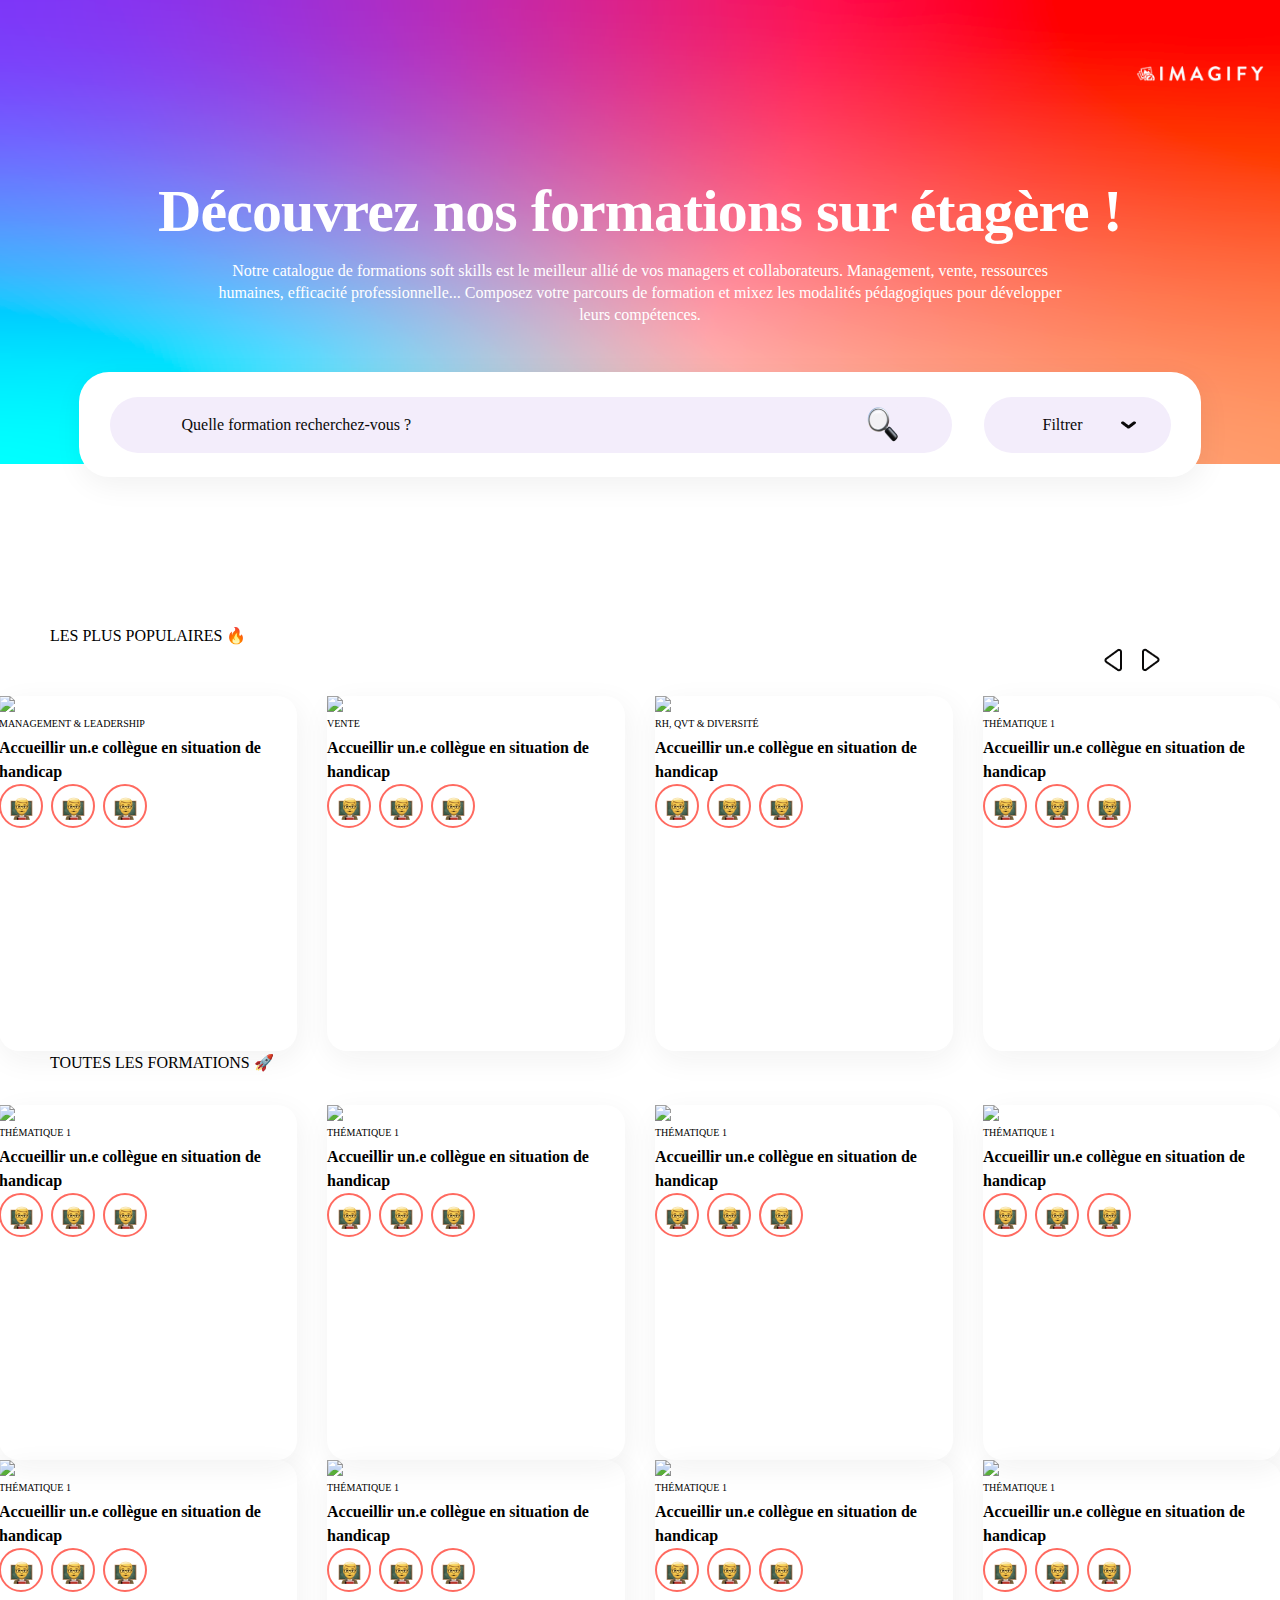
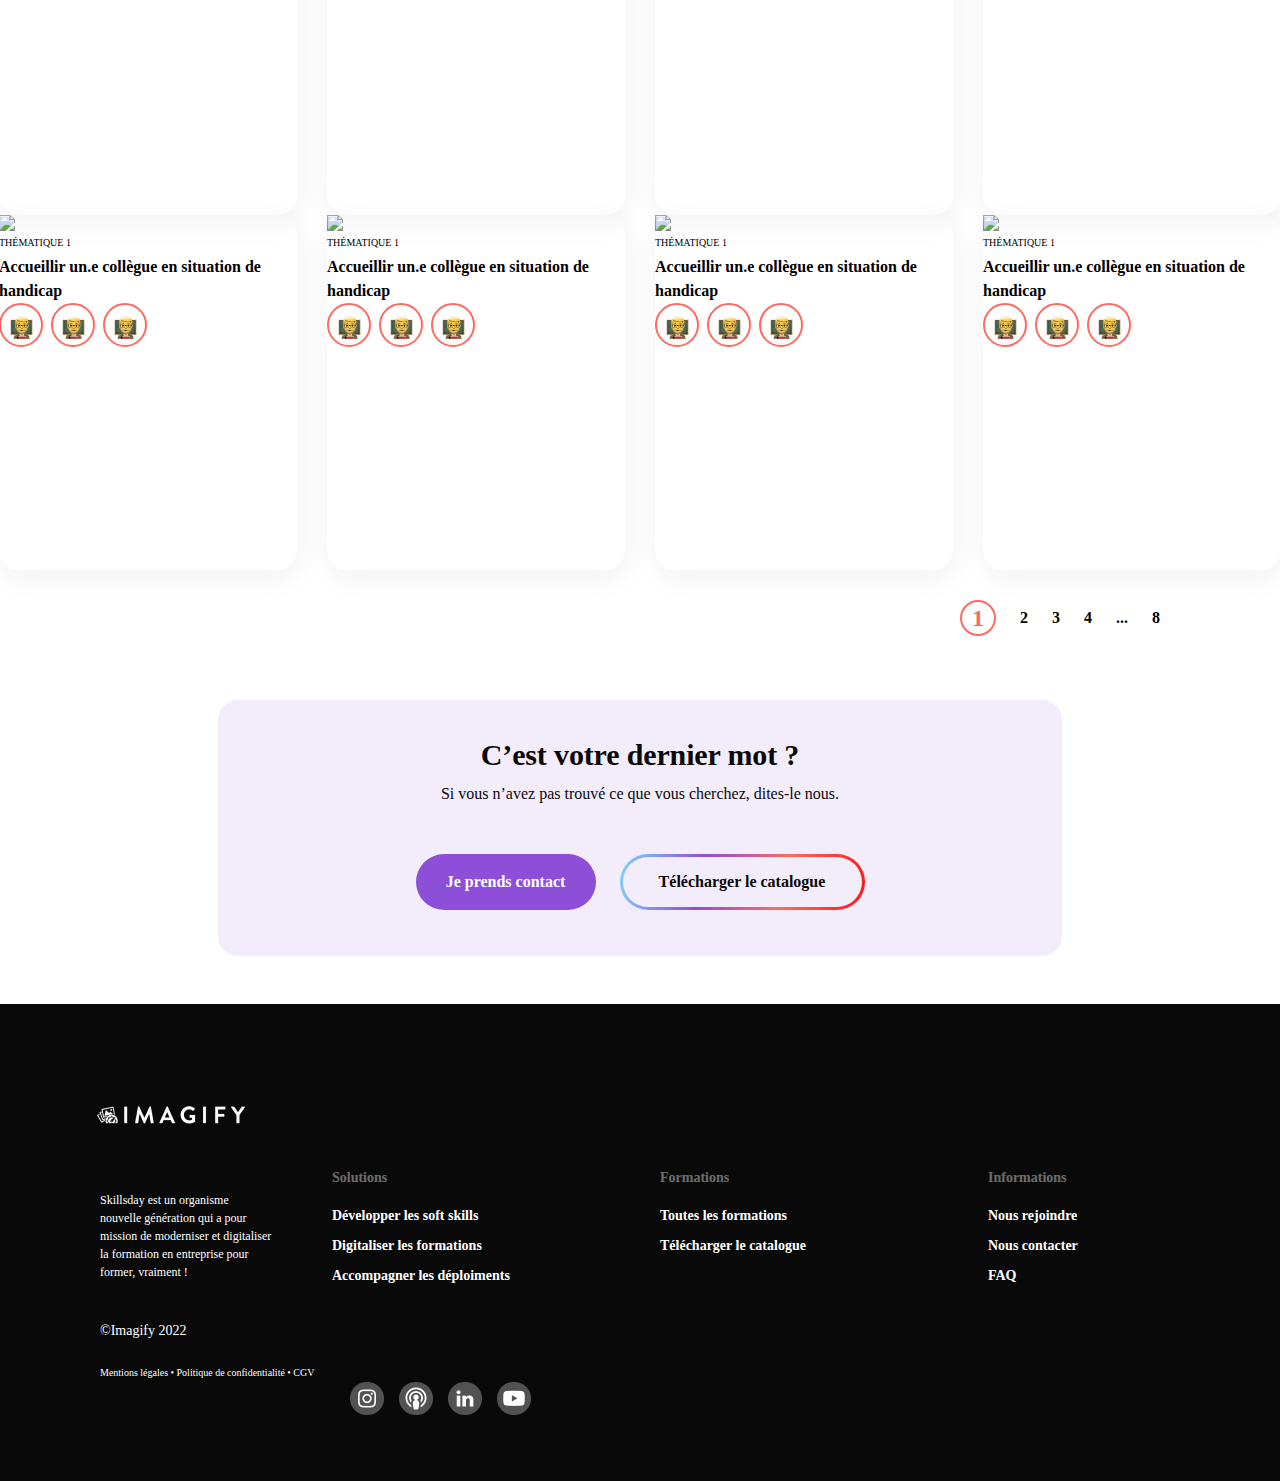
==== index.html @ bf97b692 ":tada" ====
<!DOCTYPE html>
<html lang="en">
  <head>
    <meta charset="UTF-8" />
    <link rel="icon" type="image/svg+xml" href="./vite.svg" />
    <meta name="viewport" content="width=device-width, initial-scale=1.0" />
    <title>Vite + Vue</title>
    <script type="module" crossorigin src="./assets/index.6b4347dc.js"></script>
    <link rel="stylesheet" href="./assets/index.db3bd83e.css">
  </head>
  <body>
    <div id="app"></div>
    
  </body>
  
</html>
---- assets/index.db3bd83e.css ----
*,:before,:after{box-sizing:border-box;border-width:0;border-style:solid;border-color:#e5e7eb}:before,:after{--tw-content: ""}html{line-height:1.5;-webkit-text-size-adjust:100%;-moz-tab-size:4;-o-tab-size:4;tab-size:4;font-family:ui-sans-serif,system-ui,-apple-system,BlinkMacSystemFont,Segoe UI,Roboto,Helvetica Neue,Arial,Noto Sans,sans-serif,"Apple Color Emoji","Segoe UI Emoji",Segoe UI Symbol,"Noto Color Emoji";font-feature-settings:normal}body{margin:0;line-height:inherit}hr{height:0;color:inherit;border-top-width:1px}abbr:where([title]){-webkit-text-decoration:underline dotted;text-decoration:underline dotted}h1,h2,h3,h4,h5,h6{font-size:inherit;font-weight:inherit}a{color:inherit;text-decoration:inherit}b,strong{font-weight:bolder}code,kbd,samp,pre{font-family:ui-monospace,SFMono-Regular,Menlo,Monaco,Consolas,Liberation Mono,Courier New,monospace;font-size:1em}small{font-size:80%}sub,sup{font-size:75%;line-height:0;position:relative;vertical-align:baseline}sub{bottom:-.25em}sup{top:-.5em}table{text-indent:0;border-color:inherit;border-collapse:collapse}button,input,optgroup,select,textarea{font-family:inherit;font-size:100%;font-weight:inherit;line-height:inherit;color:inherit;margin:0;padding:0}button,select{text-transform:none}button,[type=button],[type=reset],[type=submit]{-webkit-appearance:button;background-color:transparent;background-image:none}:-moz-focusring{outline:auto}:-moz-ui-invalid{box-shadow:none}progress{vertical-align:baseline}::-webkit-inner-spin-button,::-webkit-outer-spin-button{height:auto}[type=search]{-webkit-appearance:textfield;outline-offset:-2px}::-webkit-search-decoration{-webkit-appearance:none}::-webkit-file-upload-button{-webkit-appearance:button;font:inherit}summary{display:list-item}blockquote,dl,dd,h1,h2,h3,h4,h5,h6,hr,figure,p,pre{margin:0}fieldset{margin:0;padding:0}legend{padding:0}ol,ul,menu{list-style:none;margin:0;padding:0}textarea{resize:vertical}input::-moz-placeholder,textarea::-moz-placeholder{opacity:1;color:#9ca3af}input::placeholder,textarea::placeholder{opacity:1;color:#9ca3af}button,[role=button]{cursor:pointer}:disabled{cursor:default}img,svg,video,canvas,audio,iframe,embed,object{display:block;vertical-align:middle}img,video{max-width:100%;height:auto}[hidden]{display:none}*,:before,:after{--tw-border-spacing-x: 0;--tw-border-spacing-y: 0;--tw-translate-x: 0;--tw-translate-y: 0;--tw-rotate: 0;--tw-skew-x: 0;--tw-skew-y: 0;--tw-scale-x: 1;--tw-scale-y: 1;--tw-pan-x: ;--tw-pan-y: ;--tw-pinch-zoom: ;--tw-scroll-snap-strictness: proximity;--tw-ordinal: ;--tw-slashed-zero: ;--tw-numeric-figure: ;--tw-numeric-spacing: ;--tw-numeric-fraction: ;--tw-ring-inset: ;--tw-ring-offset-width: 0px;--tw-ring-offset-color: #fff;--tw-ring-color: rgb(59 130 246 / .5);--tw-ring-offset-shadow: 0 0 #0000;--tw-ring-shadow: 0 0 #0000;--tw-shadow: 0 0 #0000;--tw-shadow-colored: 0 0 #0000;--tw-blur: ;--tw-brightness: ;--tw-contrast: ;--tw-grayscale: ;--tw-hue-rotate: ;--tw-invert: ;--tw-saturate: ;--tw-sepia: ;--tw-drop-shadow: ;--tw-backdrop-blur: ;--tw-backdrop-brightness: ;--tw-backdrop-contrast: ;--tw-backdrop-grayscale: ;--tw-backdrop-hue-rotate: ;--tw-backdrop-invert: ;--tw-backdrop-opacity: ;--tw-backdrop-saturate: ;--tw-backdrop-sepia: }::backdrop{--tw-border-spacing-x: 0;--tw-border-spacing-y: 0;--tw-translate-x: 0;--tw-translate-y: 0;--tw-rotate: 0;--tw-skew-x: 0;--tw-skew-y: 0;--tw-scale-x: 1;--tw-scale-y: 1;--tw-pan-x: ;--tw-pan-y: ;--tw-pinch-zoom: ;--tw-scroll-snap-strictness: proximity;--tw-ordinal: ;--tw-slashed-zero: ;--tw-numeric-figure: ;--tw-numeric-spacing: ;--tw-numeric-fraction: ;--tw-ring-inset: ;--tw-ring-offset-width: 0px;--tw-ring-offset-color: #fff;--tw-ring-color: rgb(59 130 246 / .5);--tw-ring-offset-shadow: 0 0 #0000;--tw-ring-shadow: 0 0 #0000;--tw-shadow: 0 0 #0000;--tw-shadow-colored: 0 0 #0000;--tw-blur: ;--tw-brightness: ;--tw-contrast: ;--tw-grayscale: ;--tw-hue-rotate: ;--tw-invert: ;--tw-saturate: ;--tw-sepia: ;--tw-drop-shadow: ;--tw-backdrop-blur: ;--tw-backdrop-brightness: ;--tw-backdrop-contrast: ;--tw-backdrop-grayscale: ;--tw-backdrop-hue-rotate: ;--tw-backdrop-invert: ;--tw-backdrop-opacity: ;--tw-backdrop-saturate: ;--tw-backdrop-sepia: }.absolute{position:absolute}.left-0{left:0px}.top-0{top:0px}.m-6{margin:1.5rem}.mx-4{margin-left:1rem;margin-right:1rem}.my-16{margin-top:4rem;margin-bottom:4rem}.mt-8{margin-top:2rem}.mt-4{margin-top:1rem}.mb-4{margin-bottom:1rem}.mt-\[160px\]{margin-top:160px}.ml-\[30px\]{margin-left:30px}.mr-\[20px\]{margin-right:20px}.mb-6{margin-bottom:1.5rem}.mb-\[30px\]{margin-bottom:30px}.mt-\[30px\]{margin-top:30px}.ml-4{margin-left:1rem}.ml-\[90vw\]{margin-left:90vw}.mt-\[-32px\]{margin-top:-32px}.mb-2{margin-bottom:.5rem}.mt-\[25px\]{margin-top:25px}.ml-\[80px\]{margin-left:80px}.ml-\[4rem\]{margin-left:4rem}.mt-\[80px\]{margin-top:80px}.ml-\[15px\]{margin-left:15px}.mr-6{margin-right:1.5rem}.mt-6{margin-top:1.5rem}.mt-14{margin-top:3.5rem}.ml-8{margin-left:2rem}.ml-5{margin-left:1.25rem}.mr-96{margin-right:24rem}.ml-0{margin-left:0}.mr-4{margin-right:1rem}.ml-6{margin-left:1.5rem}.mr-\[159px\]{margin-right:159px}.ml-2{margin-left:.5rem}.flex{display:flex}.hidden{display:none}.h-\[300px\]{height:300px}.h-\[280px\]{height:280px}.h-\[56px\]{height:56px}.h-\[22px\]{height:22px}.h-\[36px\]{height:36px}.h-\[578px\]{height:578px}.h-\[33px\]{height:33px}.h-\[90px\]{height:90px}.h-5{height:1.25rem}.h-\[59px\]{height:59px}.h-\[60px\]{height:60px}.h-\[190px\]{height:190px}.h-\[517px\]{height:517px}.h-\[355px\]{height:355px}.h-\[222\]{height:222}.h-\[44px\]{height:44px}.w-\[343px\]{width:343px}.w-\[266px\]{width:266px}.w-\[342px\]{width:342px}.w-\[180px\]{width:180px}.w-\[148px\]{width:148px}.w-\[245px\]{width:245px}.w-\[217px\]{width:217px}.w-\[36px\]{width:36px}.w-\[292px\]{width:292px}.w-\[100vw\]{width:100vw}.w-\[34px\]{width:34px}.w-full{width:100%}.w-12{width:3rem}.w-\[95px\]{width:95px}.w-\[91px\]{width:91px}.w-\[500px\]{width:500px}.w-\[461px\]{width:461px}.w-\[159px\]{width:159px}.w-\[111px\]{width:111px}.w-\[197px\]{width:197px}.w-\[299px\]{width:299px}.w-\[287px\]{width:287px}.w-\[44px\]{width:44px}.w-\[298px\]{width:298px}.w-\[306\]{width:306}.flex-row{flex-direction:row}.flex-col{flex-direction:column}.items-center{align-items:center}.justify-start{justify-content:flex-start}.justify-end{justify-content:flex-end}.justify-center{justify-content:center}.justify-between{justify-content:space-between}.gap-2\.5{gap:.625rem}.gap-2{gap:.5rem}.gap-5{gap:1.25rem}.gap-6{gap:1.5rem}.rounded-\[20px\]{border-radius:20px}.rounded-\[30px\]{border-radius:30px}.rounded-full{border-radius:9999px}.rounded-\[100px\]{border-radius:100px}.border{border-width:1px}.border-2{border-width:2px}.border-\[\#FF6A60\]{--tw-border-opacity: 1;border-color:rgb(255 106 96 / var(--tw-border-opacity))}.bg-\[\#F3EDFB\]{--tw-bg-opacity: 1;background-color:rgb(243 237 251 / var(--tw-bg-opacity))}.bg-\[\#8D4ED8\]{--tw-bg-opacity: 1;background-color:rgb(141 78 216 / var(--tw-bg-opacity))}.bg-\[\#0A0909\]{--tw-bg-opacity: 1;background-color:rgb(10 9 9 / var(--tw-bg-opacity))}.bg-white\/30{background-color:#ffffff4d}.bg-white{--tw-bg-opacity: 1;background-color:rgb(255 255 255 / var(--tw-bg-opacity))}.bg-opacity-20{--tw-bg-opacity: .2}.bg-\[url\(img\/header\/header_logo\.png\)\]{background-image:url(img/header/header_logo.png)}.bg-\[url\(\/img\/header\/header_bg\.png\)\]{background-image:url(../img/header/header_bg.png)}.bg-cover{background-size:cover}.bg-center{background-position:center}.bg-no-repeat{background-repeat:no-repeat}.p-0{padding:0}.py-\[12px\]{padding-top:12px;padding-bottom:12px}.px-\[16px\]{padding-left:16px;padding-right:16px}.py-\[19px\]{padding-top:19px;padding-bottom:19px}.px-\[24px\]{padding-left:24px;padding-right:24px}.px-6{padding-left:1.5rem;padding-right:1.5rem}.py-0{padding-top:0;padding-bottom:0}.pt-9{padding-top:2.25rem}.pl-4{padding-left:1rem}.pt-\[6px\]{padding-top:6px}.pt-14{padding-top:3.5rem}.pb-0{padding-bottom:0}.text-left{text-align:left}.text-center{text-align:center}.font-\[\'NeuzeitGro\'\]{font-family:NeuzeitGro}.font-\[\'Poppins\'\]{font-family:Poppins}.text-2xl{font-size:1.5rem;line-height:2rem}.text-base{font-size:1rem;line-height:1.5rem}.text-sm{font-size:.875rem;line-height:1.25rem}.text-\[10px\]{font-size:10px}.text-xs{font-size:.75rem;line-height:1rem}.text-3xl{font-size:1.875rem;line-height:2.25rem}.font-bold{font-weight:700}.font-normal{font-weight:400}.font-semibold{font-weight:600}.uppercase{text-transform:uppercase}.not-italic{font-style:normal}.leading-7{line-height:1.75rem}.leading-\[22px\]{line-height:22px}.leading-\[18px\]{line-height:18px}.tracking-\[-\.005em\]{letter-spacing:-.005em}.tracking-tight{letter-spacing:-.015em}.text-\[\#0A0909\]{--tw-text-opacity: 1;color:rgb(10 9 9 / var(--tw-text-opacity))}.text-white{--tw-text-opacity: 1;color:rgb(255 255 255 / var(--tw-text-opacity))}.text-\[\#FF6A60\]{--tw-text-opacity: 1;color:rgb(255 106 96 / var(--tw-text-opacity))}.text-\[\#FFFFFF\]{--tw-text-opacity: 1;color:rgb(255 255 255 / var(--tw-text-opacity))}.text-\[\#8D4ED8\]{--tw-text-opacity: 1;color:rgb(141 78 216 / var(--tw-text-opacity))}.decoration-\[\#0A0909\]{text-decoration-color:#0a0909}.opacity-100{opacity:1}:root{font-family:Inter,Avenir,Helvetica,Arial,sans-serif;font-size:16px;line-height:24px;font-weight:400;font-synthesis:none;text-rendering:optimizeLegibility;-webkit-font-smoothing:antialiased;-moz-osx-font-smoothing:grayscale;-webkit-text-size-adjust:100%}@media (max-width: 1350px){.max-\[1350px\]\:hidden{display:none}}@media not all and (min-width: 1280px){.max-xl\:hidden{display:none}}@media (max-width: 1024px){.max-\[1024px\]\:hidden{display:none}}@media (min-width: 1024px){.lg\:m-0{margin:0}.lg\:mx-0{margin-left:0;margin-right:0}.lg\:mb-12{margin-bottom:3rem}.lg\:mt-10{margin-top:2.5rem}.lg\:mr-6{margin-right:1.5rem}.lg\:mb-0{margin-bottom:0}.lg\:mr-\[120px\]{margin-right:120px}.lg\:ml-\[80px\]{margin-left:80px}.lg\:ml-\[30px\]{margin-left:30px}.lg\:mr-\[80px\]{margin-right:80px}.lg\:ml-9{margin-left:2.25rem}.lg\:ml-\[20px\]{margin-left:20px}.lg\:mt-0{margin-top:0}.lg\:ml-\[350px\]{margin-left:350px}.lg\:ml-\[84px\]{margin-left:84px}.lg\:ml-8{margin-left:2rem}.lg\:block{display:block}.lg\:hidden{display:none}.lg\:h-\[256px\]{height:256px}.lg\:h-\[28px\]{height:28px}.lg\:h-\[47px\]{height:47px}.lg\:h-\[477px\]{height:477px}.lg\:h-\[66px\]{height:66px}.lg\:h-\[464px\]{height:464px}.lg\:w-\[844px\]{width:844px}.lg\:w-\[407px\]{width:407px}.lg\:w-\[208px\]{width:208px}.lg\:w-\[1058px\]{width:1058px}.lg\:flex-row{flex-direction:row}.lg\:bg-transparent{background-color:transparent}.lg\:pl-\[80px\]{padding-left:80px}.lg\:pt-\[102px\]{padding-top:102px}.lg\:pb-\[42px\]{padding-bottom:42px}.lg\:pl-0{padding-left:0}.lg\:pt-16{padding-top:4rem}.lg\:text-\[30px\]{font-size:30px}.lg\:text-6xl{font-size:3.75rem;line-height:1}.lg\:leading-8{line-height:2rem}.lg\:leading-\[66px\]{line-height:66px}.lg\:text-\[\#0A0909\]{--tw-text-opacity: 1;color:rgb(10 9 9 / var(--tw-text-opacity))}.lg\:opacity-40{opacity:.4}}@media (min-width: 1280px){.xl\:ml-\[50px\]{margin-left:50px}.xl\:ml-10{margin-left:2.5rem}.xl\:mt-2{margin-top:.5rem}.xl\:mr-8{margin-right:2rem}.xl\:mr-96{margin-right:24rem}.xl\:ml-12{margin-left:3rem}.xl\:mt-0{margin-top:0}.xl\:mr-6{margin-right:1.5rem}.xl\:ml-6{margin-left:1.5rem}.xl\:hidden{display:none}.xl\:h-\[105px\]{height:105px}.xl\:w-\[1122px\]{width:1122px}.xl\:w-\[842px\]{width:842px}.xl\:w-\[187px\]{width:187px}.xl\:flex-row{flex-direction:row}}@media (min-width: 1536px){.\32xl\:ml-\[180px\]{margin-left:180px}.\32xl\:ml-\[200px\]{margin-left:200px}.\32xl\:ml-24{margin-left:6rem}.\32xl\:ml-36{margin-left:9rem}.\32xl\:mr-24{margin-right:6rem}.\32xl\:hidden{display:none}}@media (min-width: 1700px){.min-\[1700px\]\:ml-\[310px\]{margin-left:310px}.min-\[1700px\]\:mr-\[320px\]{margin-right:320px}}.shadow-search[data-v-acfdc98c]{--tw-shadow: 2px 8px 30px rgba(0, 0, 0, .06);--tw-shadow-colored: 2px 8px 30px var(--tw-shadow-color);box-shadow:var(--tw-ring-offset-shadow, 0 0 #0000),var(--tw-ring-shadow, 0 0 #0000),var(--tw-shadow)}.shadow-card[data-v-b23d1c9e]{--tw-shadow: 2px 8px 30px rgba(37, 33, 32, .06);--tw-shadow-colored: 2px 8px 30px var(--tw-shadow-color);box-shadow:var(--tw-ring-offset-shadow, 0 0 #0000),var(--tw-ring-shadow, 0 0 #0000),var(--tw-shadow)}.shadow-feedback[data-v-8d8bf006]{--tw-drop-shadow: drop-shadow(2px 8px 30px rgba(37, 33, 32, .06));filter:var(--tw-blur) var(--tw-brightness) var(--tw-contrast) var(--tw-grayscale) var(--tw-hue-rotate) var(--tw-invert) var(--tw-saturate) var(--tw-sepia) var(--tw-drop-shadow)}.gradient-border[data-v-8d8bf006]{border:solid 3px transparent;background-image:linear-gradient(rgba(255,255,255,0),rgba(255,255,255,0)),linear-gradient(101deg,rgba(128,212,248,1),rgba(141,78,216,1),rgba(255,106,96,1),rgba(252,22,22,1));background-origin:border-box;background-clip:content-box,border-box;box-shadow:2px 1000px 1px #f3edfb inset}@media (max-width: 1024px){.gradient-text[data-v-8d8bf006]{background-image:linear-gradient(rgba(255,255,255,0),rgba(255,255,255,0)),linear-gradient(101deg,rgba(128,212,248,1),rgba(141,78,216,1),rgba(255,106,96,1),rgba(252,22,22,1));-webkit-background-clip:text;background-clip:text;-webkit-text-fill-color:transparent}}html{overflow-x:hidden}
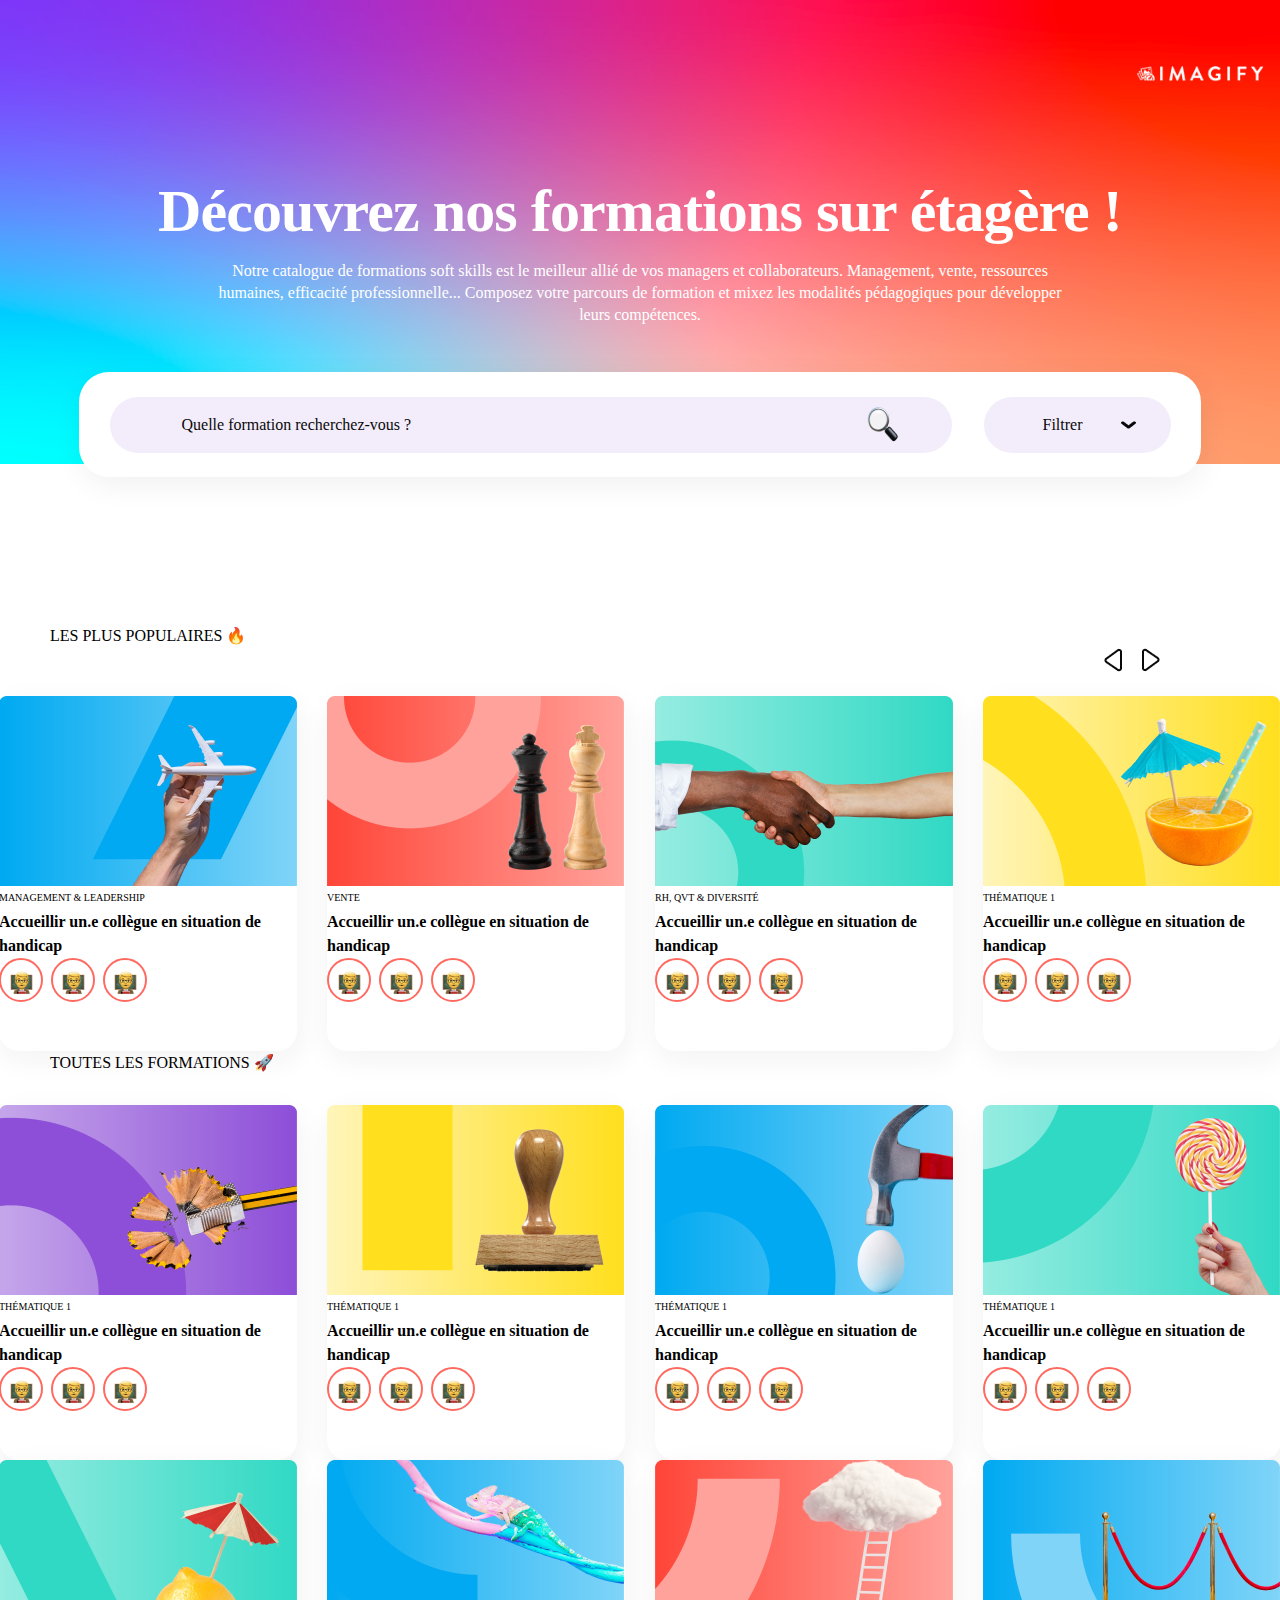
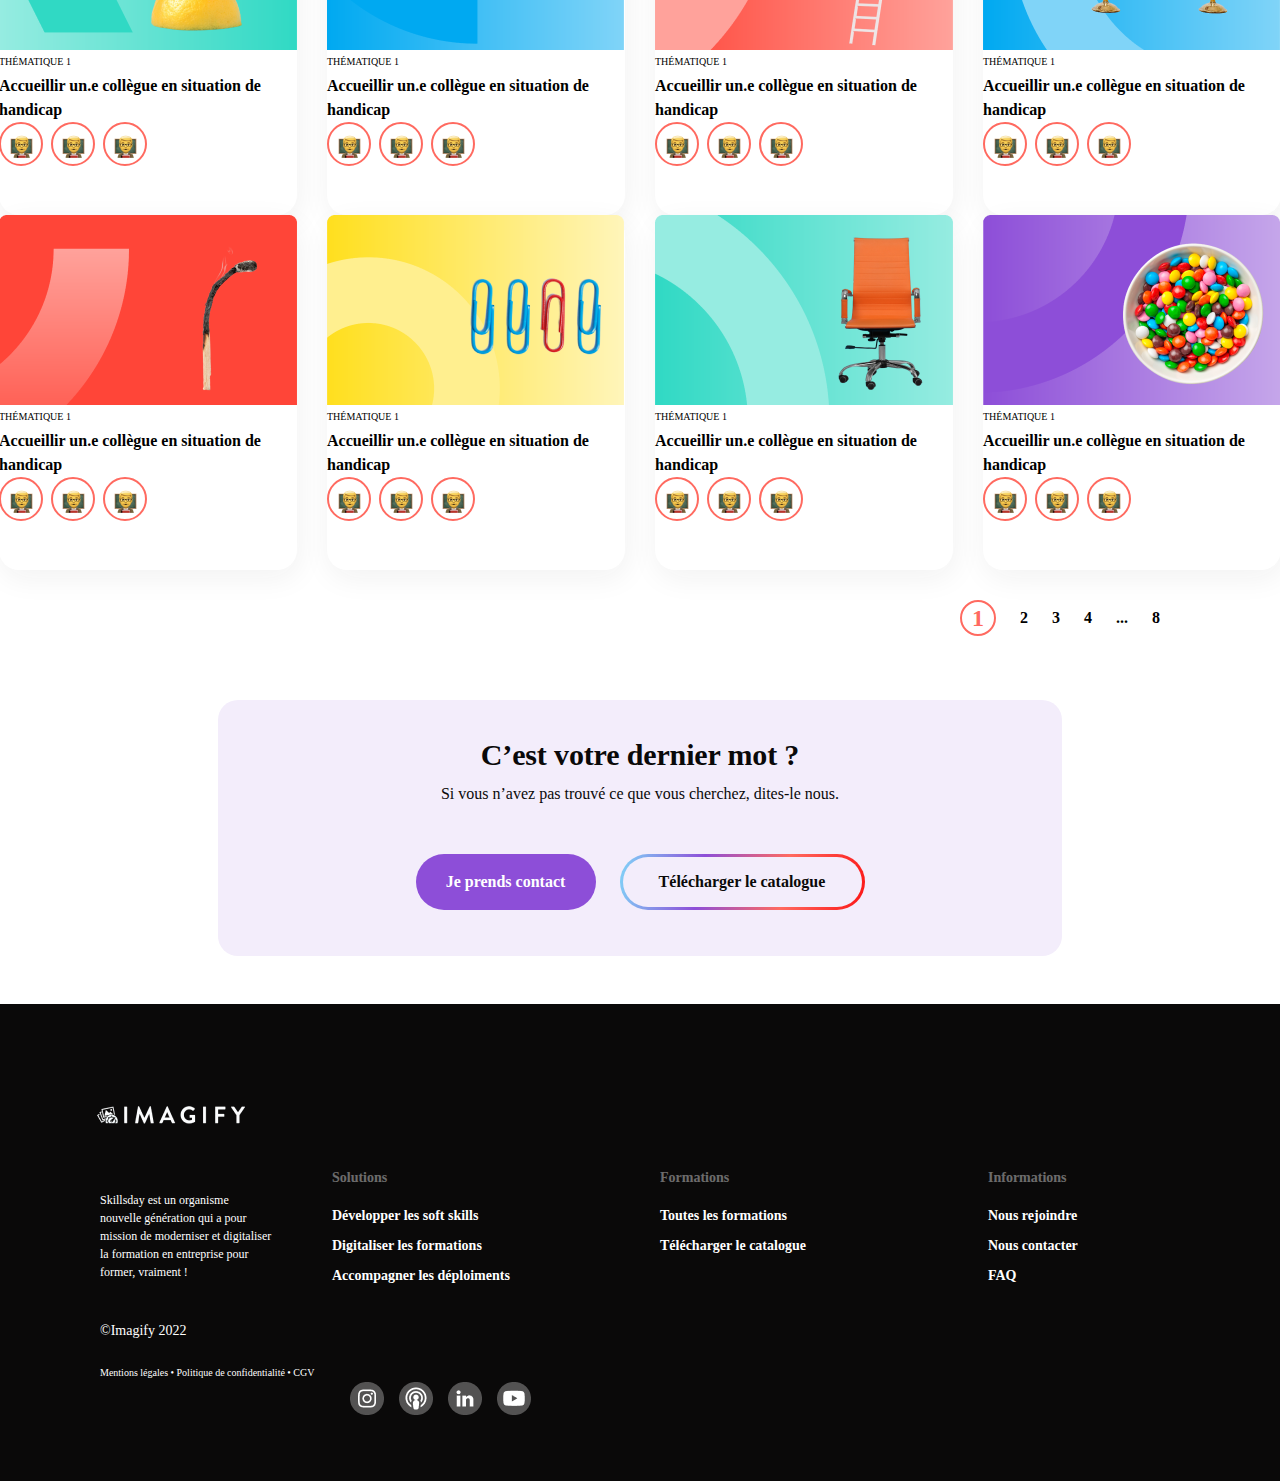
==== commit 6f889a5d: "wip" ====
--- a/index.html
+++ b/index.html
@@ -5,7 +5,7 @@
     <link rel="icon" type="image/svg+xml" href="./vite.svg" />
     <meta name="viewport" content="width=device-width, initial-scale=1.0" />
     <title>Vite + Vue</title>
-    <script type="module" crossorigin src="./assets/index.6b4347dc.js"></script>
+    <script type="module" crossorigin src="./assets/index.ff83a6d7.js"></script>
     <link rel="stylesheet" href="./assets/index.db3bd83e.css">
   </head>
   <body>
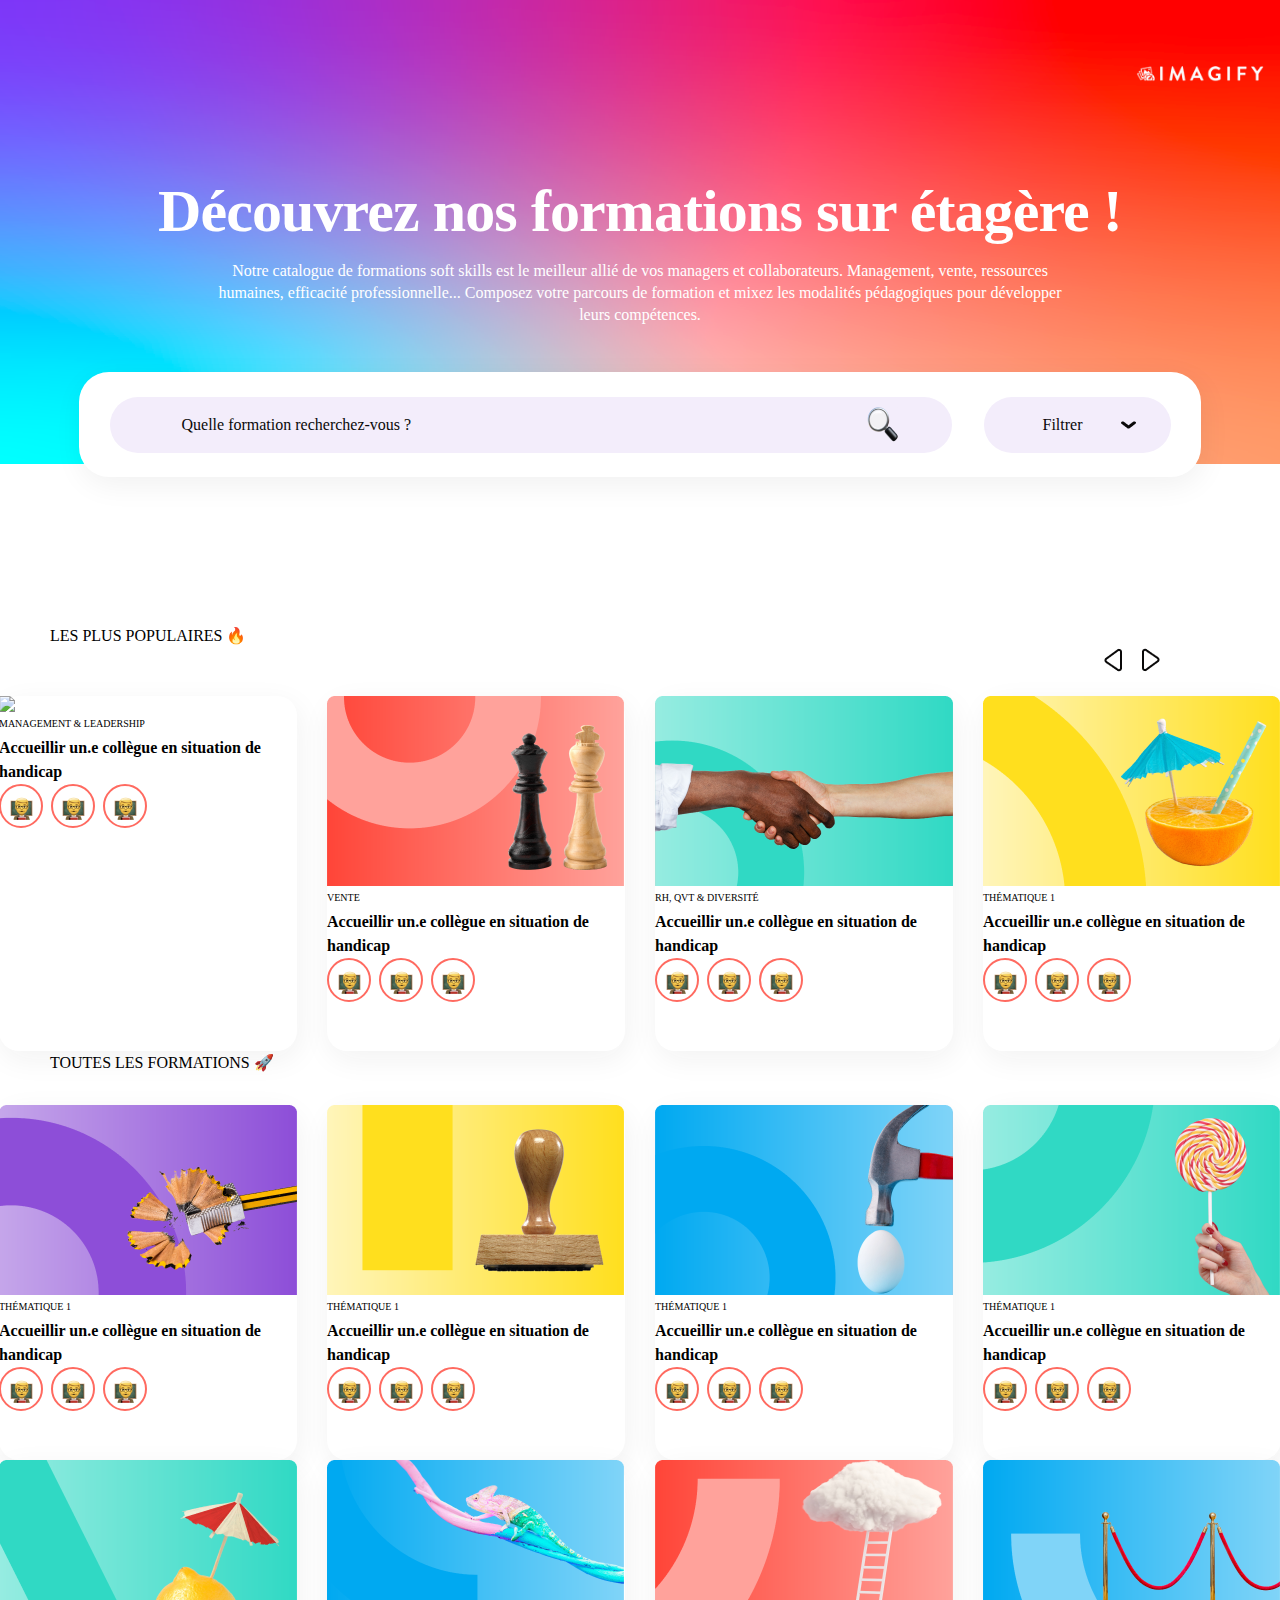
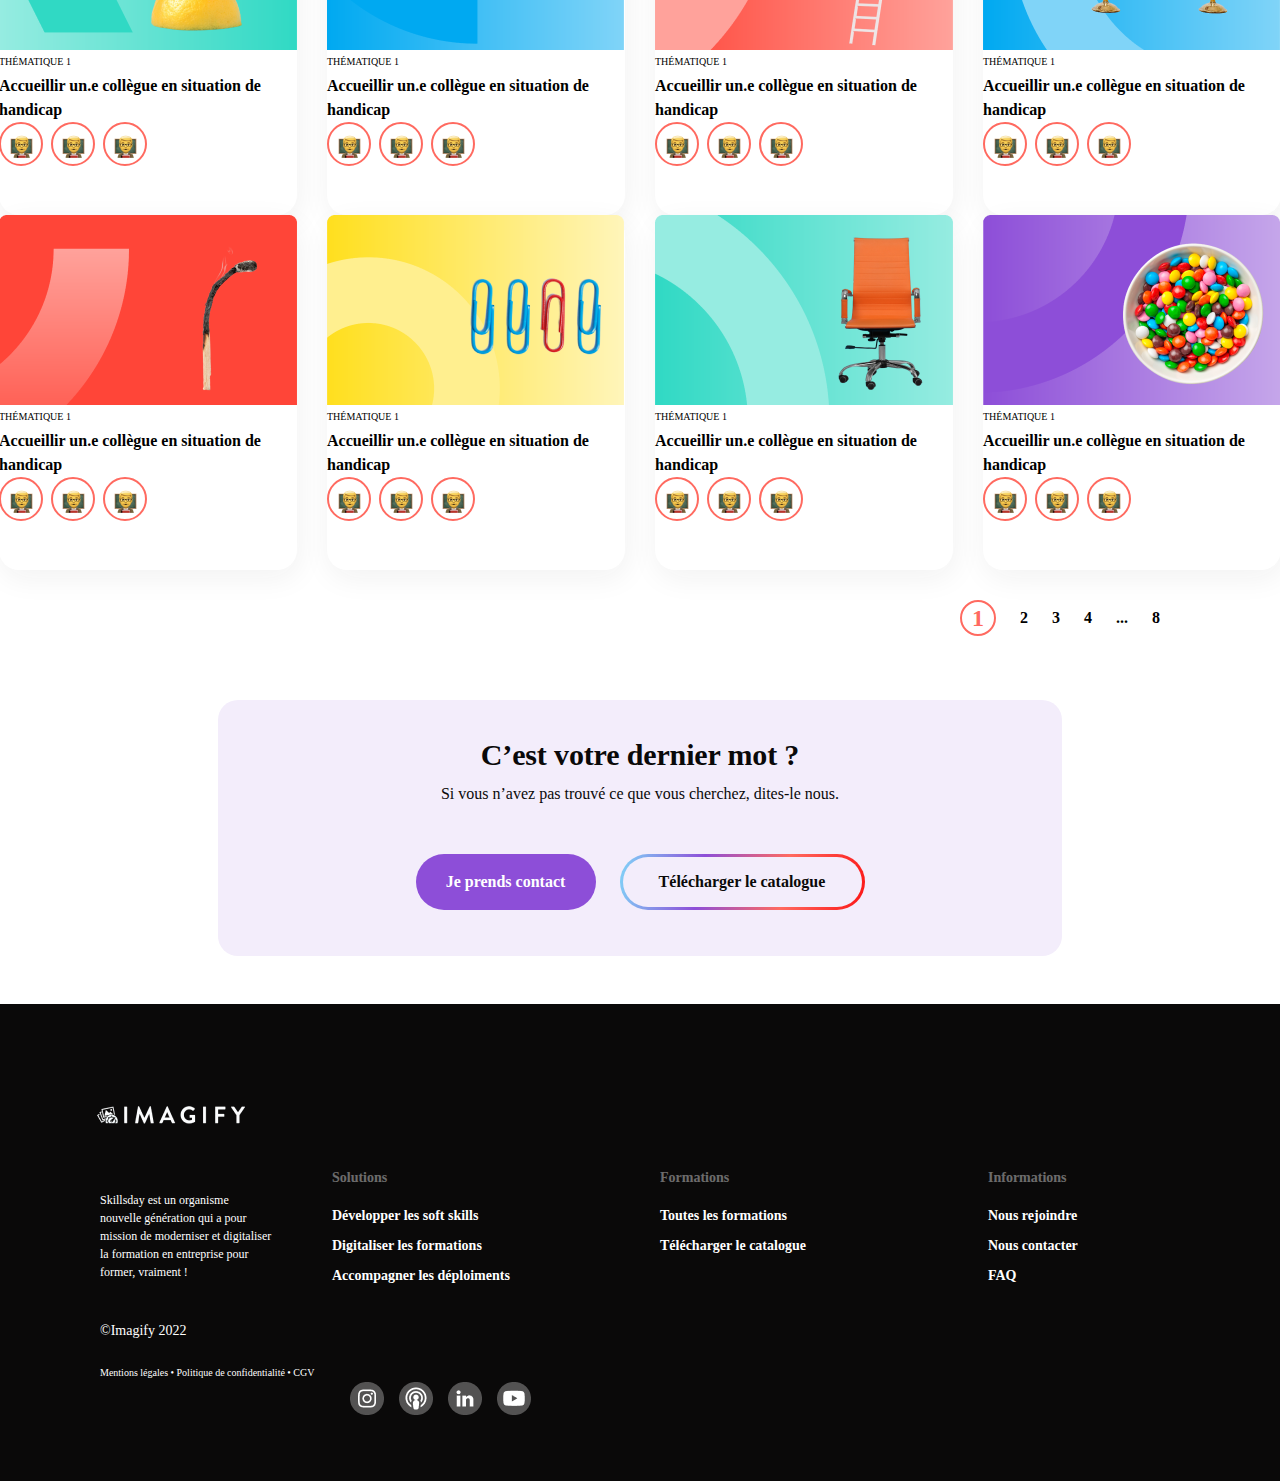
==== commit e889d213: "wip" ====
--- a/index.html
+++ b/index.html
@@ -5,7 +5,7 @@
     <link rel="icon" type="image/svg+xml" href="./vite.svg" />
     <meta name="viewport" content="width=device-width, initial-scale=1.0" />
     <title>Vite + Vue</title>
-    <script type="module" crossorigin src="./assets/index.ff83a6d7.js"></script>
+    <script type="module" crossorigin src="./assets/index.7646811e.js"></script>
     <link rel="stylesheet" href="./assets/index.db3bd83e.css">
   </head>
   <body>
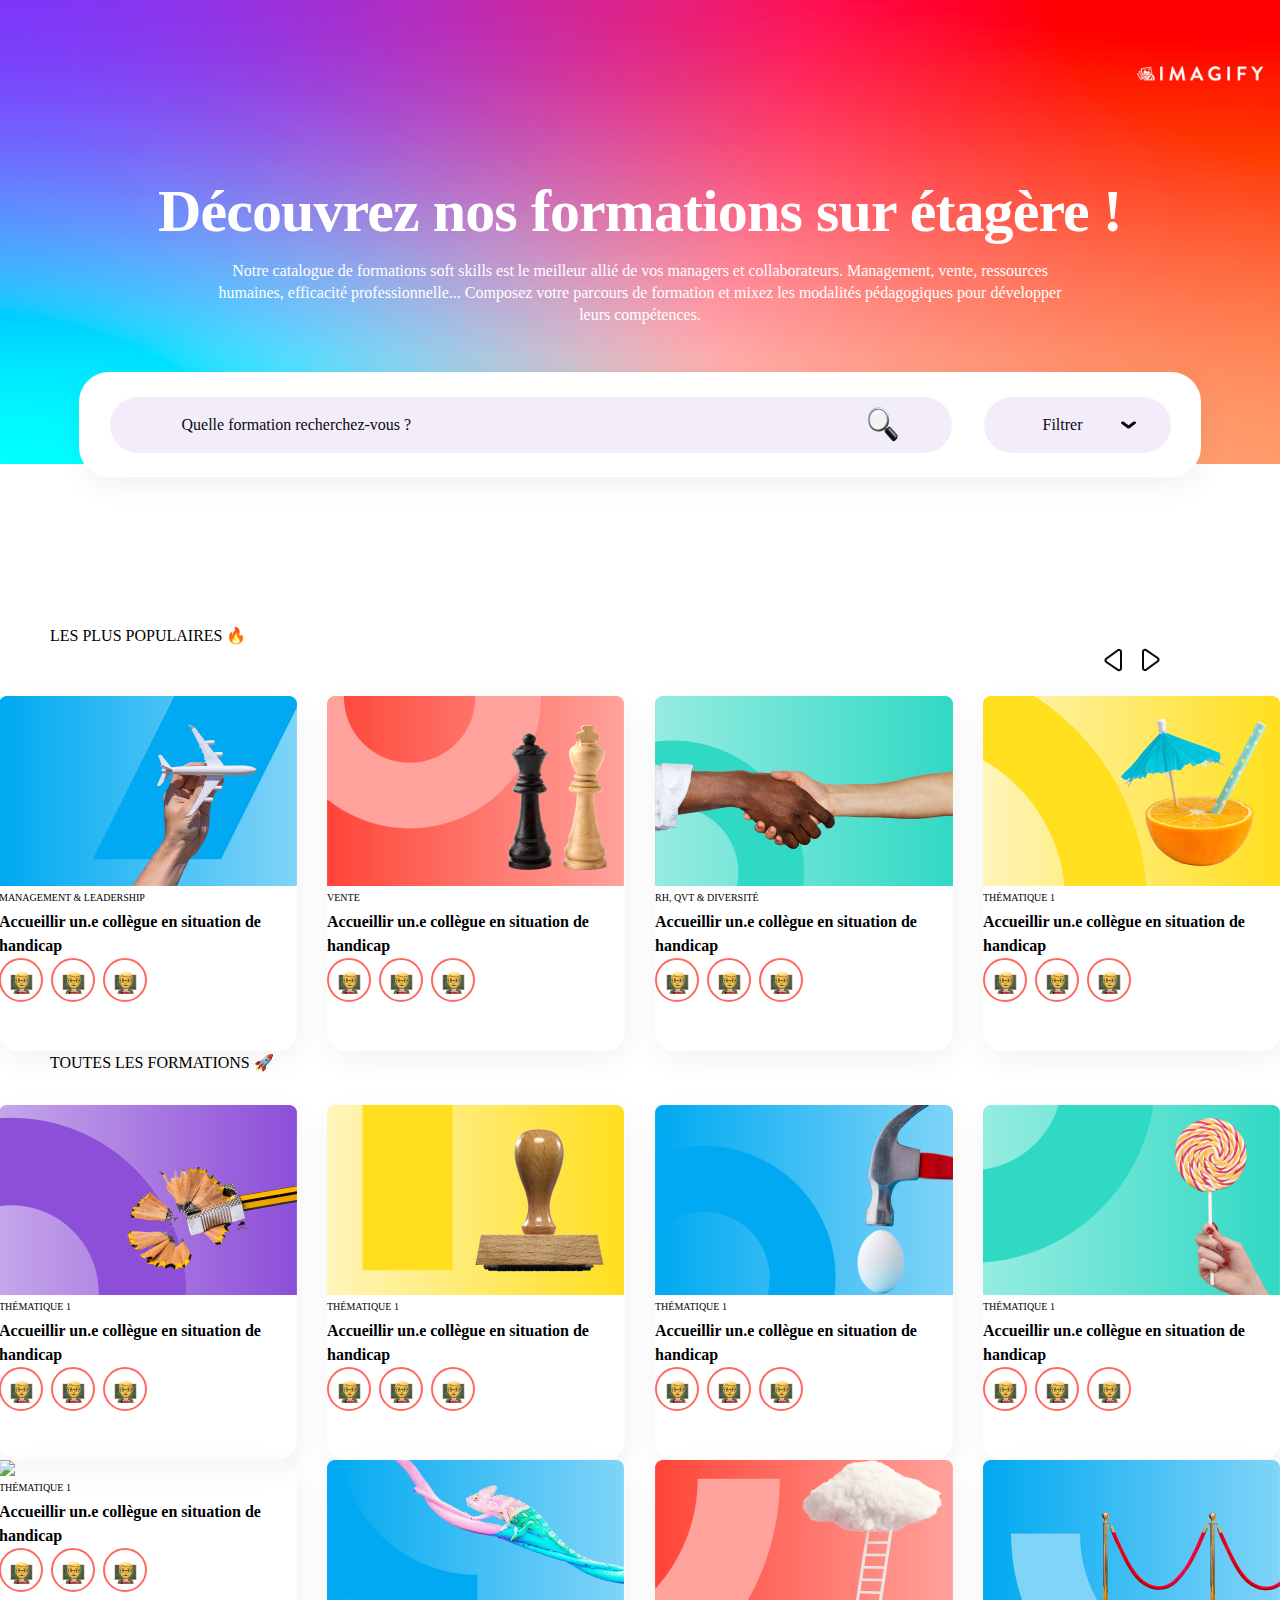
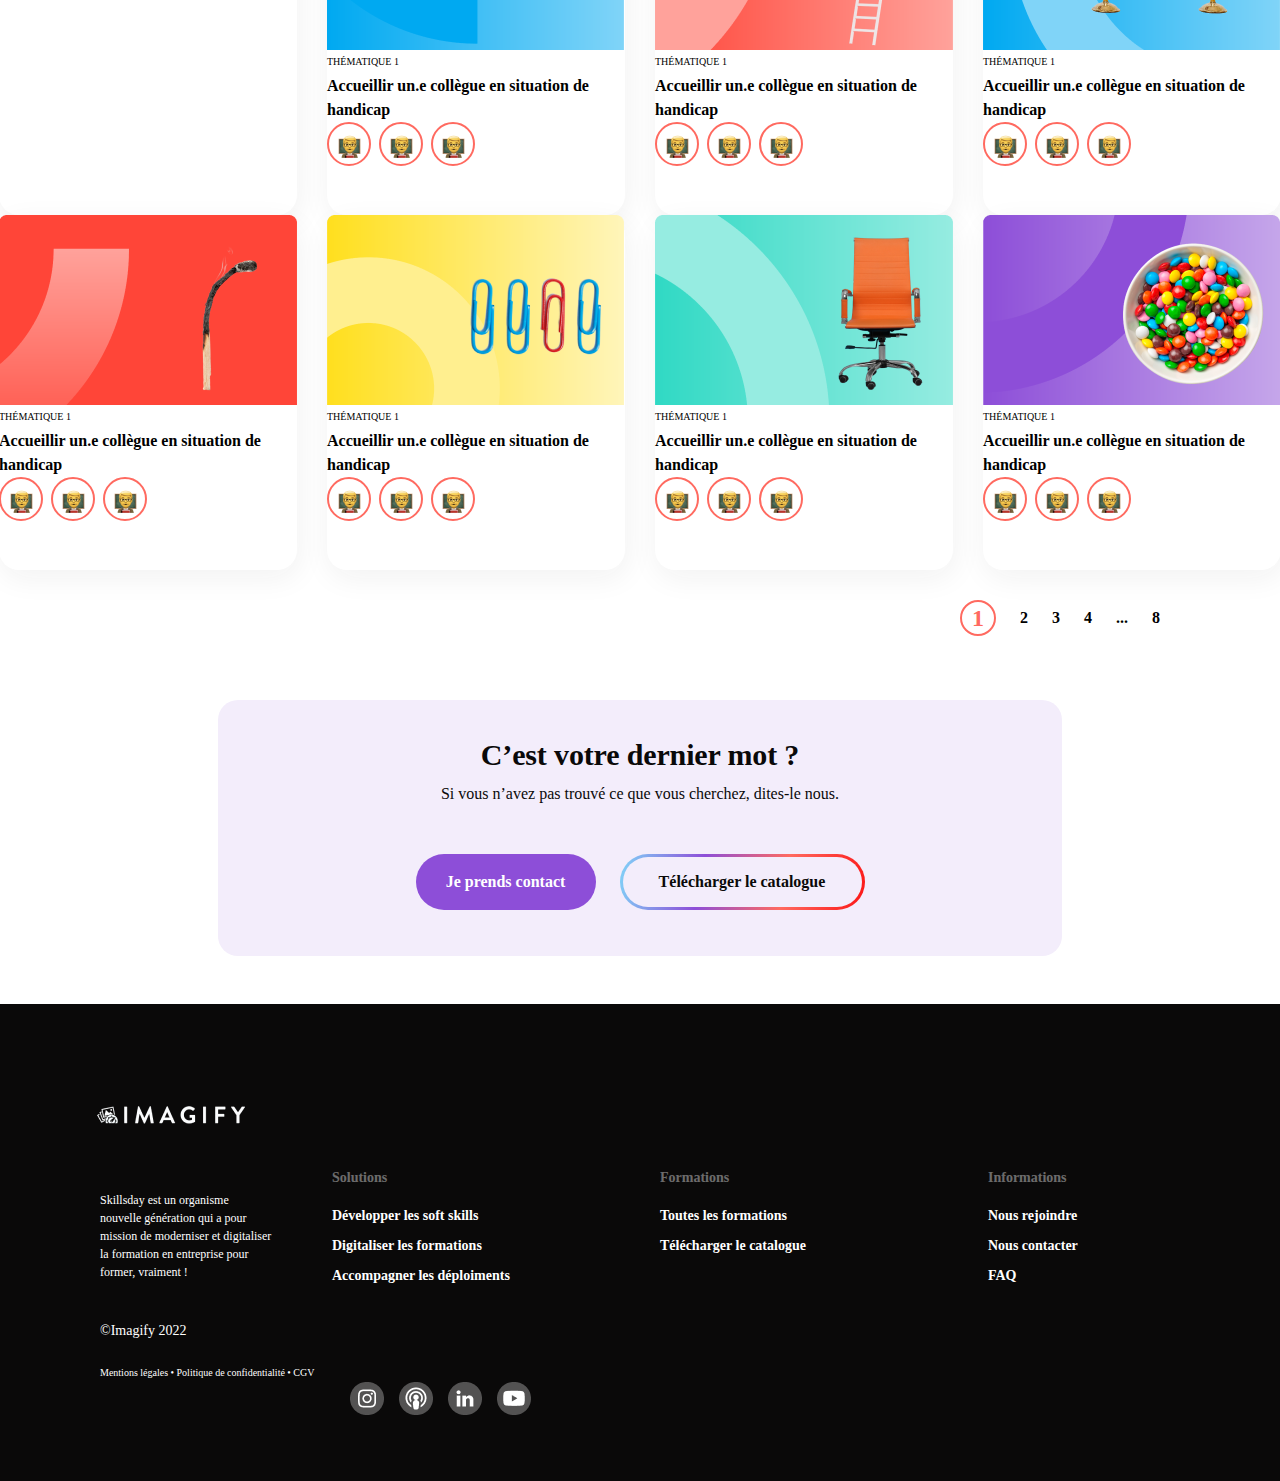
==== commit 4137365e: "wip" ====
--- a/index.html
+++ b/index.html
@@ -5,7 +5,7 @@
     <link rel="icon" type="image/svg+xml" href="./vite.svg" />
     <meta name="viewport" content="width=device-width, initial-scale=1.0" />
     <title>Vite + Vue</title>
-    <script type="module" crossorigin src="./assets/index.7646811e.js"></script>
+    <script type="module" crossorigin src="./assets/index.57ac3f69.js"></script>
     <link rel="stylesheet" href="./assets/index.db3bd83e.css">
   </head>
   <body>
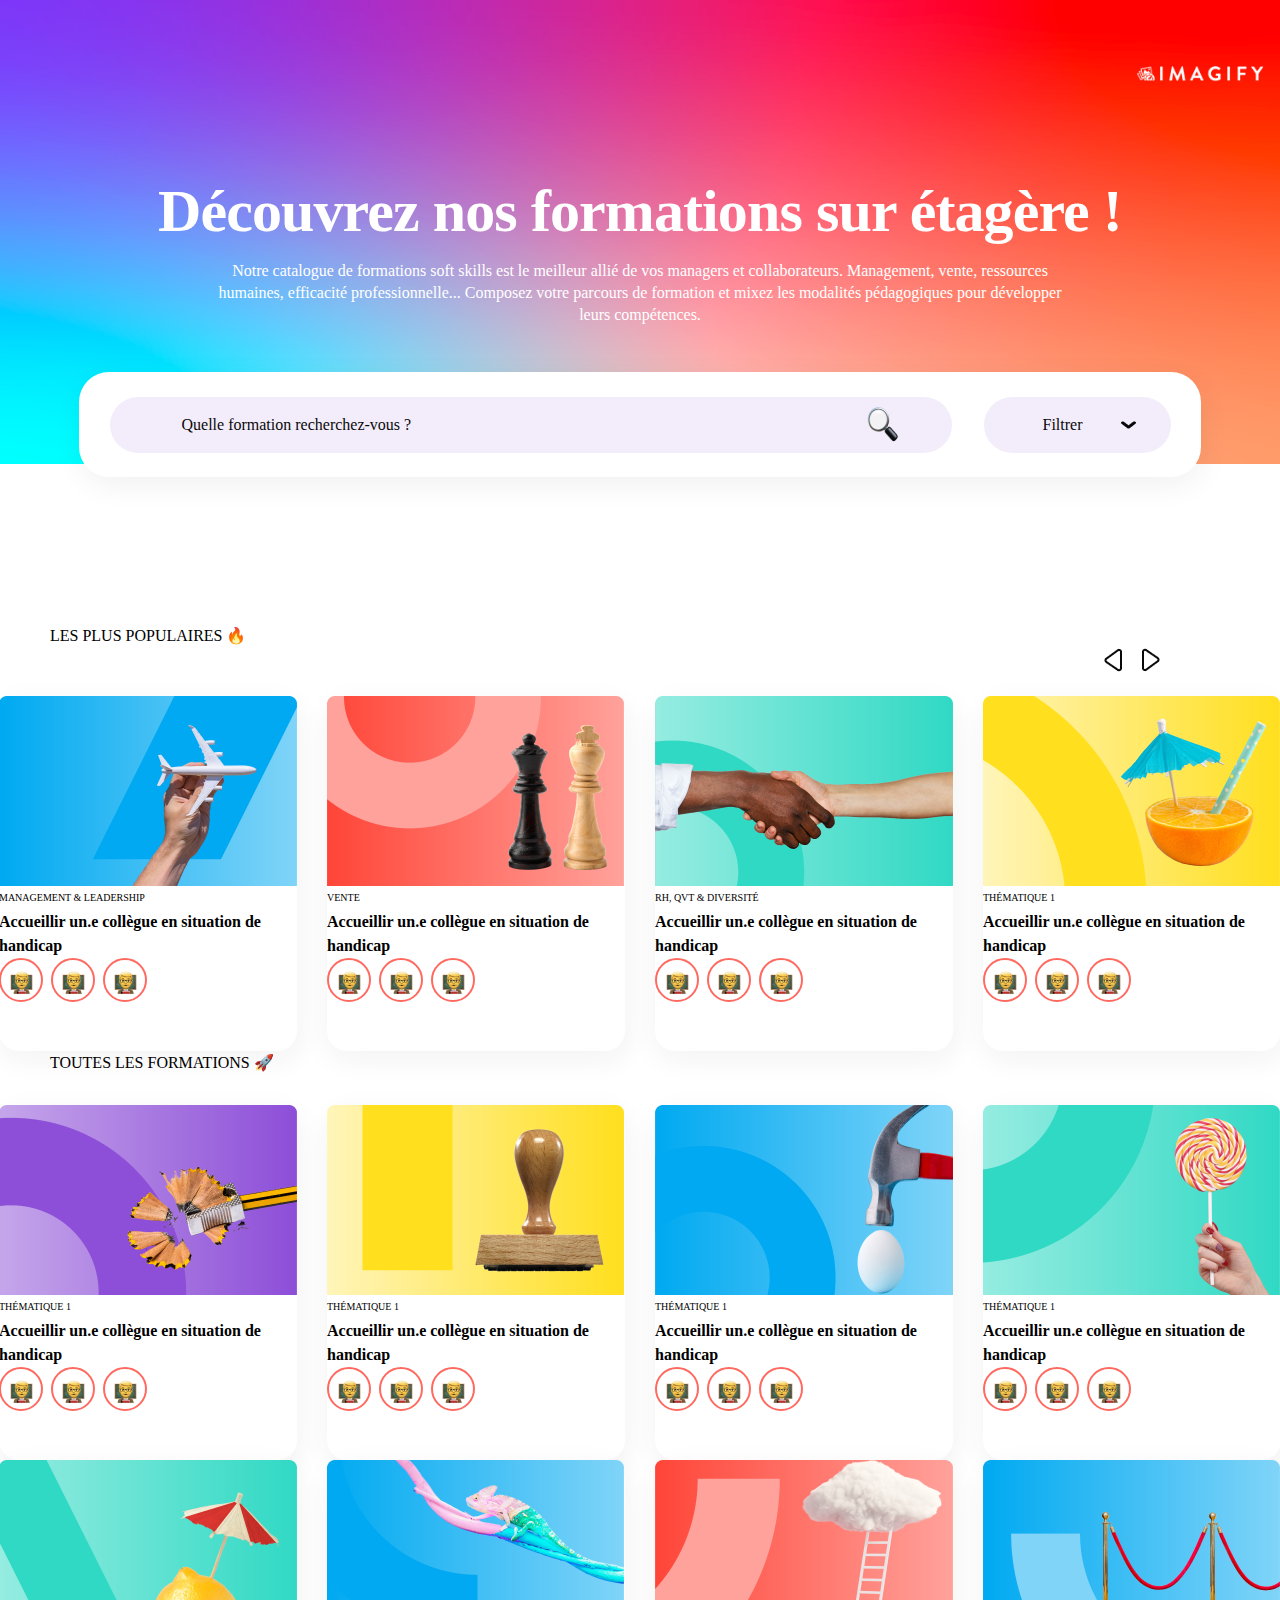
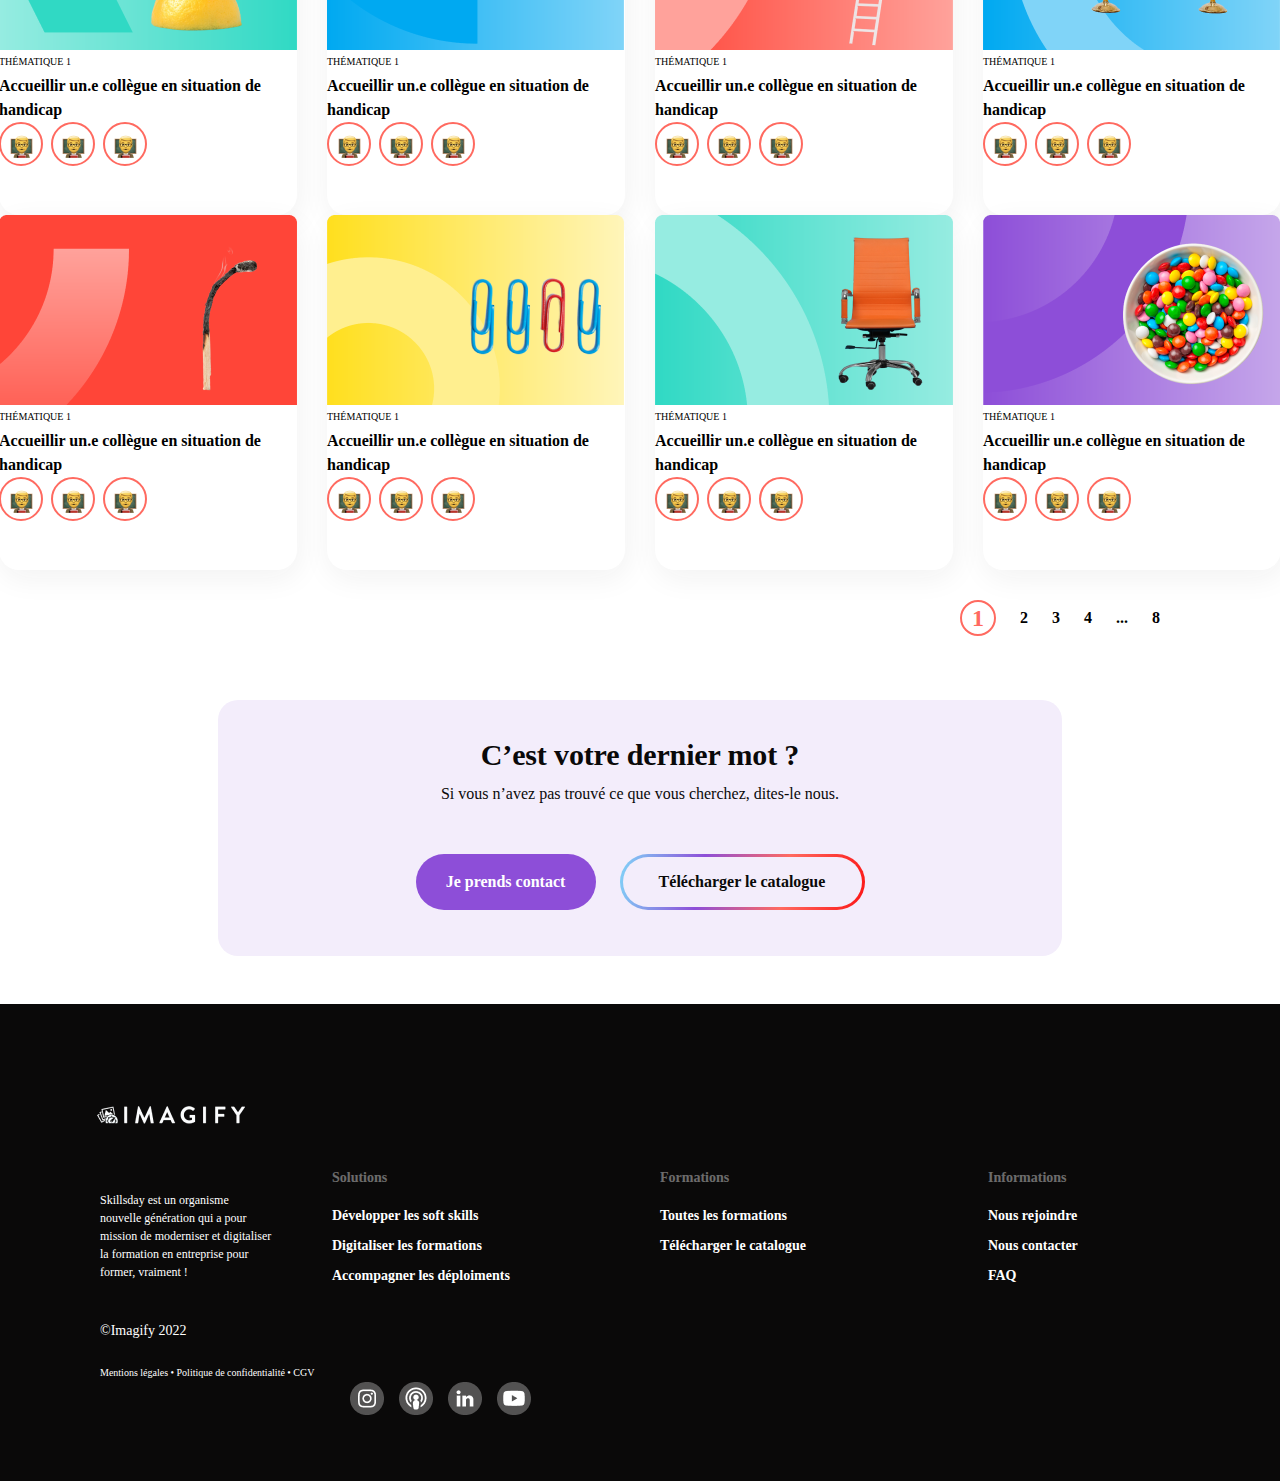
==== commit cb64c2b1: ":lipstick:" ====
--- a/index.html
+++ b/index.html
@@ -5,7 +5,7 @@
     <link rel="icon" type="image/svg+xml" href="./vite.svg" />
     <meta name="viewport" content="width=device-width, initial-scale=1.0" />
     <title>Vite + Vue</title>
-    <script type="module" crossorigin src="./assets/index.57ac3f69.js"></script>
+    <script type="module" crossorigin src="./assets/index.98f24253.js"></script>
     <link rel="stylesheet" href="./assets/index.db3bd83e.css">
   </head>
   <body>
